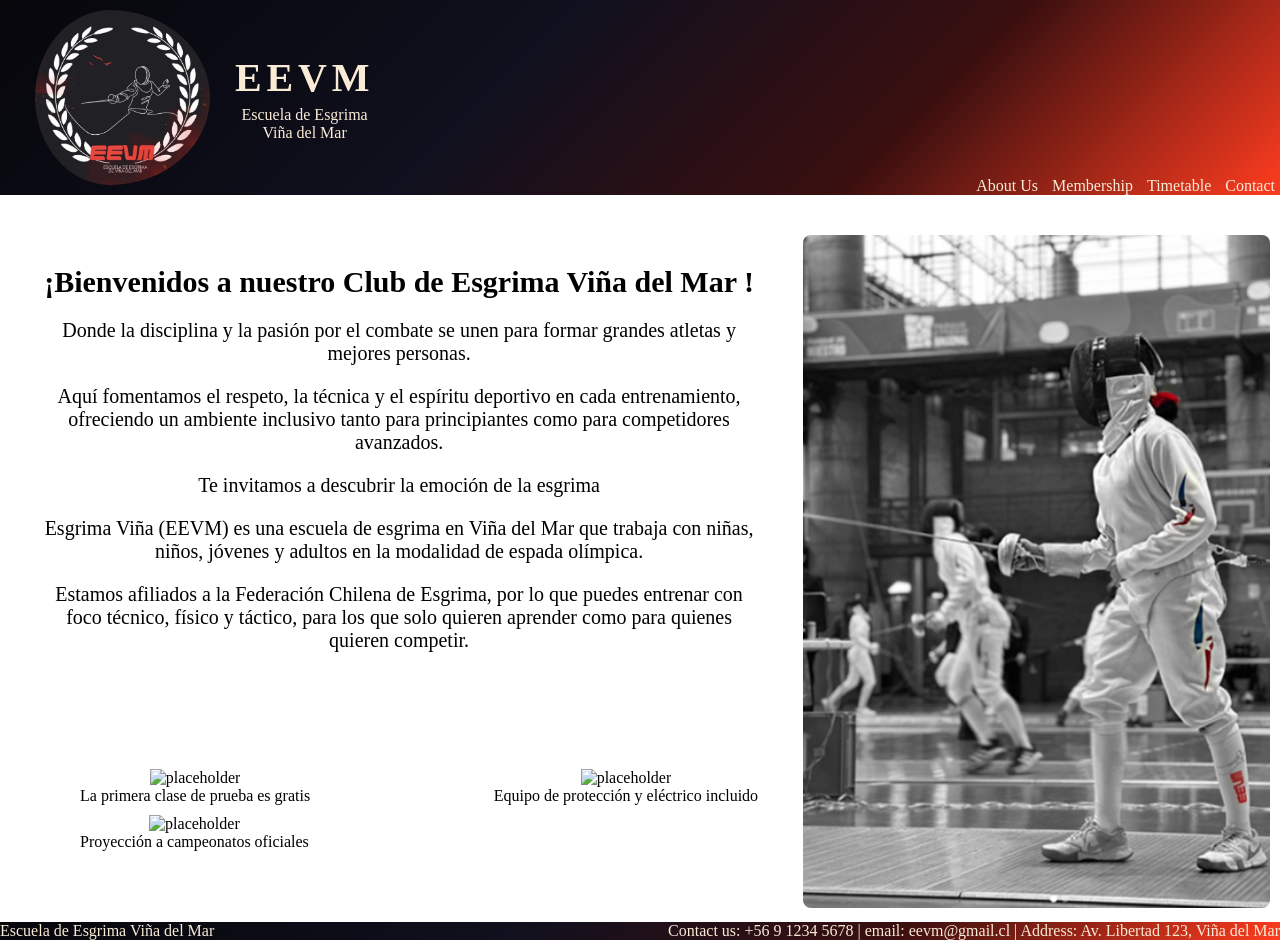
==== index.html @ e23784df "Modify layout main section and add responsive design" ====
<!doctype html>
<html lang="en">
  <head>
    <meta charset="UTF-8" />
    <meta name="viewport" content="width=device-width, initial-scale=1.0" />
    <title>Escuela Esgrima Viña del Mar</title>
    <link href="stylesheets/stylesheet.css" rel="stylesheet" />
  </head>

  <body>
    <header>
      <div>
        <img
          src="images/logo-eevm.jpg"
          id="logo"
          alt="Vina del Mar fencing club logo"
        />
        <div>
          <h1>EEVM</h1>
          <p>Escuela de Esgrima</p>
          <p>Viña del Mar</p>
        </div>
      </div>

      <nav>
        <a href="#">About Us</a>
        <a href="pages/membership.html">Membership</a>
        <a href="pages/timetable.html">Timetable</a>
        <a href="pages/contact.html">Contact</a>
      </nav>
    </header>

    <main>
      <section id="section1">
        <h3>¡Bienvenidos a nuestro Club de Esgrima Viña del Mar !</h3>
        <p>Donde la disciplina y la pasión por el combate se unen para formar
          grandes atletas y mejores personas. </p>
         <p>Aquí fomentamos el respeto, la técnica y el espíritu deportivo en cada
          entrenamiento, ofreciendo un ambiente inclusivo tanto para
          principiantes como para competidores avanzados. </p> 
          <p> Te invitamos a descubrir la emoción de la esgrima </p>
        </p>
        <p>Esgrima Viña (EEVM) es una escuela de esgrima en Viña del Mar que
          trabaja con niñas, niños, jóvenes y adultos en la modalidad de espada
          olímpica. </p>
          <p> Estamos afiliados a la Federación Chilena de Esgrima, por lo
          que puedes entrenar con foco técnico, físico y táctico, para los que solo quieren
          aprender como para quienes quieren competir.</p>
        </p>
      </section>
      <section id="section2"> <ul>
        <li> <img src="https://placehold.co/200" alt="placeholder">La primera clase de prueba es gratis </li>
        <li> <img src="https://placehold.co/200" alt="placeholder">Equipo de protección y eléctrico incluido </li>
        <li> <img src="https://placehold.co/200" alt="placeholder">Proyección a campeonatos oficiales </li>
      </ul></section>

      <sidebar>
        <img src="images/fencing-girl.png" alt="fencer" />
      </sidebar>
    </main>

    <footer> Escuela de Esgrima Viña del Mar 
        <p>Contact us: +56 9 1234 5678 | email: eevm@gmail.cl | Address: Av. Libertad 123, Viña del Mar</p> 
    </footer>

  </body>
</html>
---- stylesheets/stylesheet.css ----
* {
  box-sizing: border-box;
  font-family: Cambria, Cochin, Georgia, Times, "Times New Roman", serif;
  margin: 0;
}

/* Header layout with 3 items in a flex container, in column. 
Shrink in smaller screens until 256px
360px change layout to row*/

header,
footer {
  display: flex;
  justify-content: space-between;
  background: linear-gradient(
    135deg,
    #06060b 0%,
    #10101e 40%,
    #3a0f0f 70%,
    #ff3c1f 100%
  );
  color: antiquewhite;
  flex: 1 1 auto;
  flex-wrap: wrap;

  min-width: 256px;
}

header {
  margin-bottom: 40px;
}

header > div {
  display: flex;
  flex-direction: row;
  align-items: center;
  text-align: center;
  justify-content: center;
  gap: 15px;
}

header div h1 {
  font-size: 40px;
  letter-spacing: 0.3rem;
  font-weight: 600;
  margin-bottom: 5px;
}

header div p {
  margin: 0px;
}

#logo {
  width: 200px;
  border-radius: 50%;
  margin: 10px;
  padding-left: 25px;
}

header nav {
  align-content: end;
}

header nav a {
  gap: 20px;
  margin: 5px;
  text-decoration: none;
  cursor: pointer;
  color: antiquewhite;
}

header nav a:hover {
  color: red;
}

header nav a:active {
  color: rgb(157, 37, 37);
}

/* Section for main information with a sidebar photo */

main {
  margin: 10px;
  display: grid;
  grid-template-columns: 2.5fr 1.5fr;
  grid-template-areas:
    "a b"
    "c b";
  gap: 15px;
}

main section {
  padding: 30px;
  text-align: center;
}

#section1 {
  grid-area: a;
}

#section1 h3 {
  font-size: 30px;
  margin-bottom: 20px;
}

#section1 p {
  font-size: 20px;
  margin-bottom: 20px;
}

#section2 {
  grid-area: c;
}

#section2 ul {
  display: flex;
  flex-wrap: wrap;
  justify-content: space-between;
}

#section2 li {
  margin-bottom: 10px;
  text-decoration: none;
  list-style: none;
  display: flex;
  flex-direction: column;
  align-items: center;
}

main sidebar {
  grid-area: b;
}

main sidebar img {
  /*img contained inside container*/
  height: auto;
  object-fit: cover;
  border-radius: 0.5rem;
  width: 100%;
  height: auto;
}

@media (max-width: 379px) {
  header {
    justify-content: center;
  }
  header > div {
    flex-direction: column;
  }

  header nav {
    margin-top: 10px;
  }
}

@media (max-width: 968px) {
  main {
    grid-template-columns: 1fr;
    grid-template-areas:
      "a"
      "b"
      "c";
  }
}

@media (max-width: 890px) {
  #section2 ul {
    flex-direction: column;
    align-items: center;
  }
}
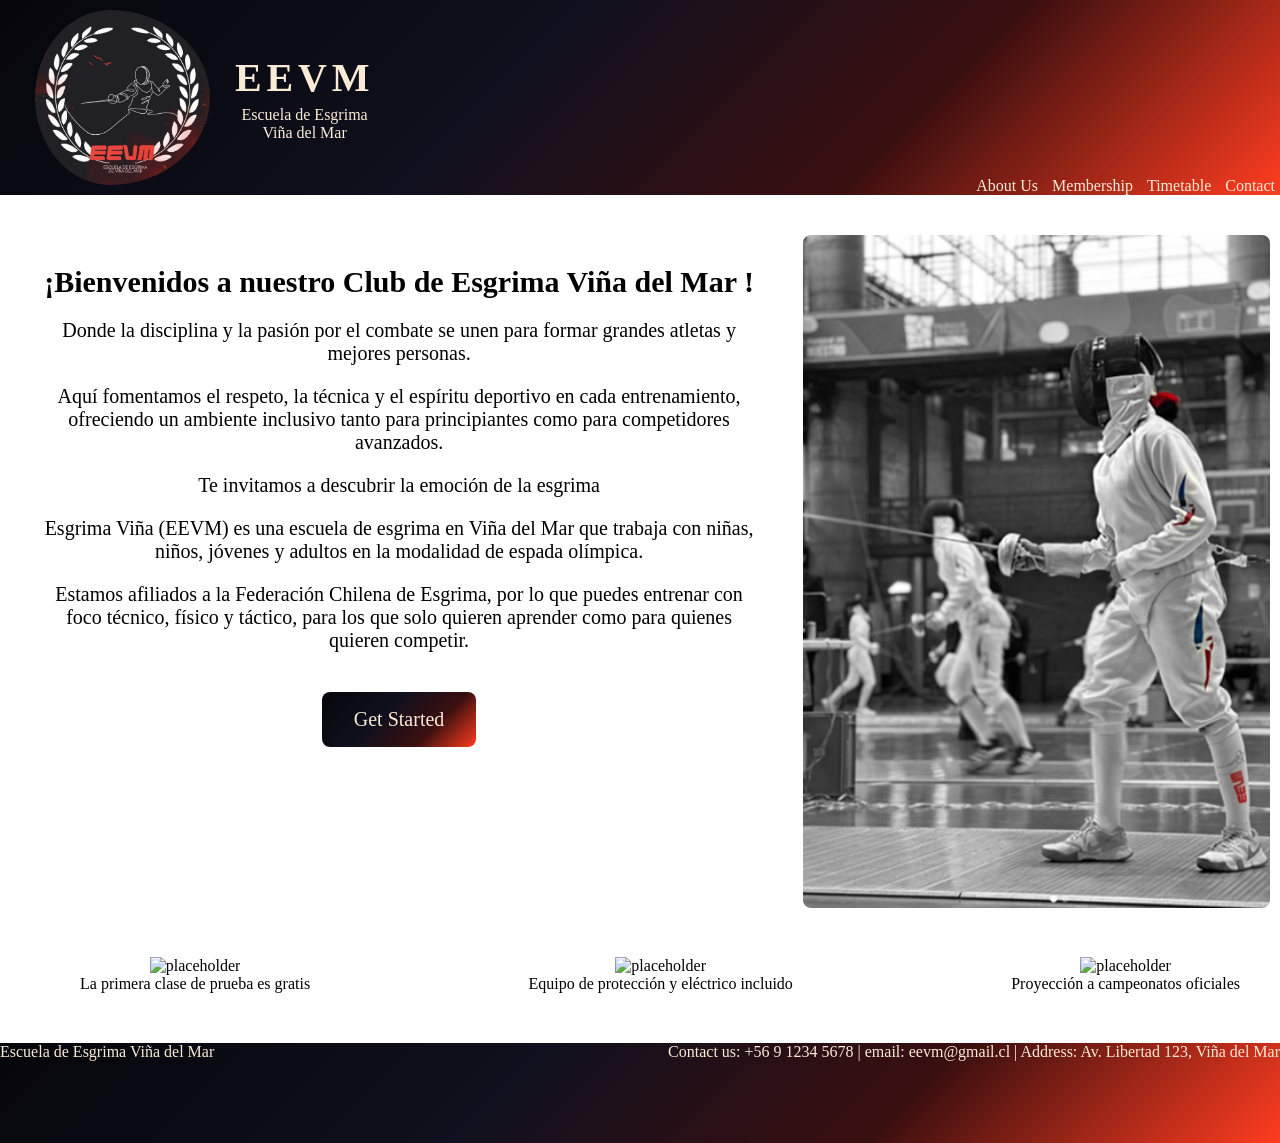
==== commit 64a1a315: "add link button in main page to link to contact form" ====
--- a/index.html
+++ b/index.html
@@ -47,6 +47,9 @@
           que puedes entrenar con foco técnico, físico y táctico, para los que solo quieren
           aprender como para quienes quieren competir.</p>
         </p>
+        <a href="pages/contact.html">
+          <button type="button" id="Get-started-btn">Get Started</button>
+        </a>
       </section>
       <section id="section2"> <ul>
         <li> <img src="https://placehold.co/200" alt="placeholder">La primera clase de prueba es gratis </li>
--- a/stylesheets/stylesheet.css
+++ b/stylesheets/stylesheet.css
@@ -85,7 +85,7 @@
   grid-template-columns: 2.5fr 1.5fr;
   grid-template-areas:
     "a b"
-    "c b";
+    "c c";
   gap: 15px;
 }
 
@@ -106,6 +106,23 @@
 #section1 p {
   font-size: 20px;
   margin-bottom: 20px;
+}
+
+#Get-started-btn {
+  padding: 1rem 2rem;
+  background: linear-gradient(
+    135deg,
+    #06060b 0%,
+    #10101e 40%,
+    #3a0f0f 70%,
+    #ff3c1f 100%
+  );
+  color: antiquewhite;
+  border: none;
+  cursor: pointer;
+  border-radius: 0.5rem;
+  margin-top: 20px;
+  font-size: 20px;
 }
 
 #section2 {
@@ -140,6 +157,10 @@
   height: auto;
 }
 
+footer {
+  height: 100px;
+}
+
 @media (max-width: 379px) {
   header {
     justify-content: center;
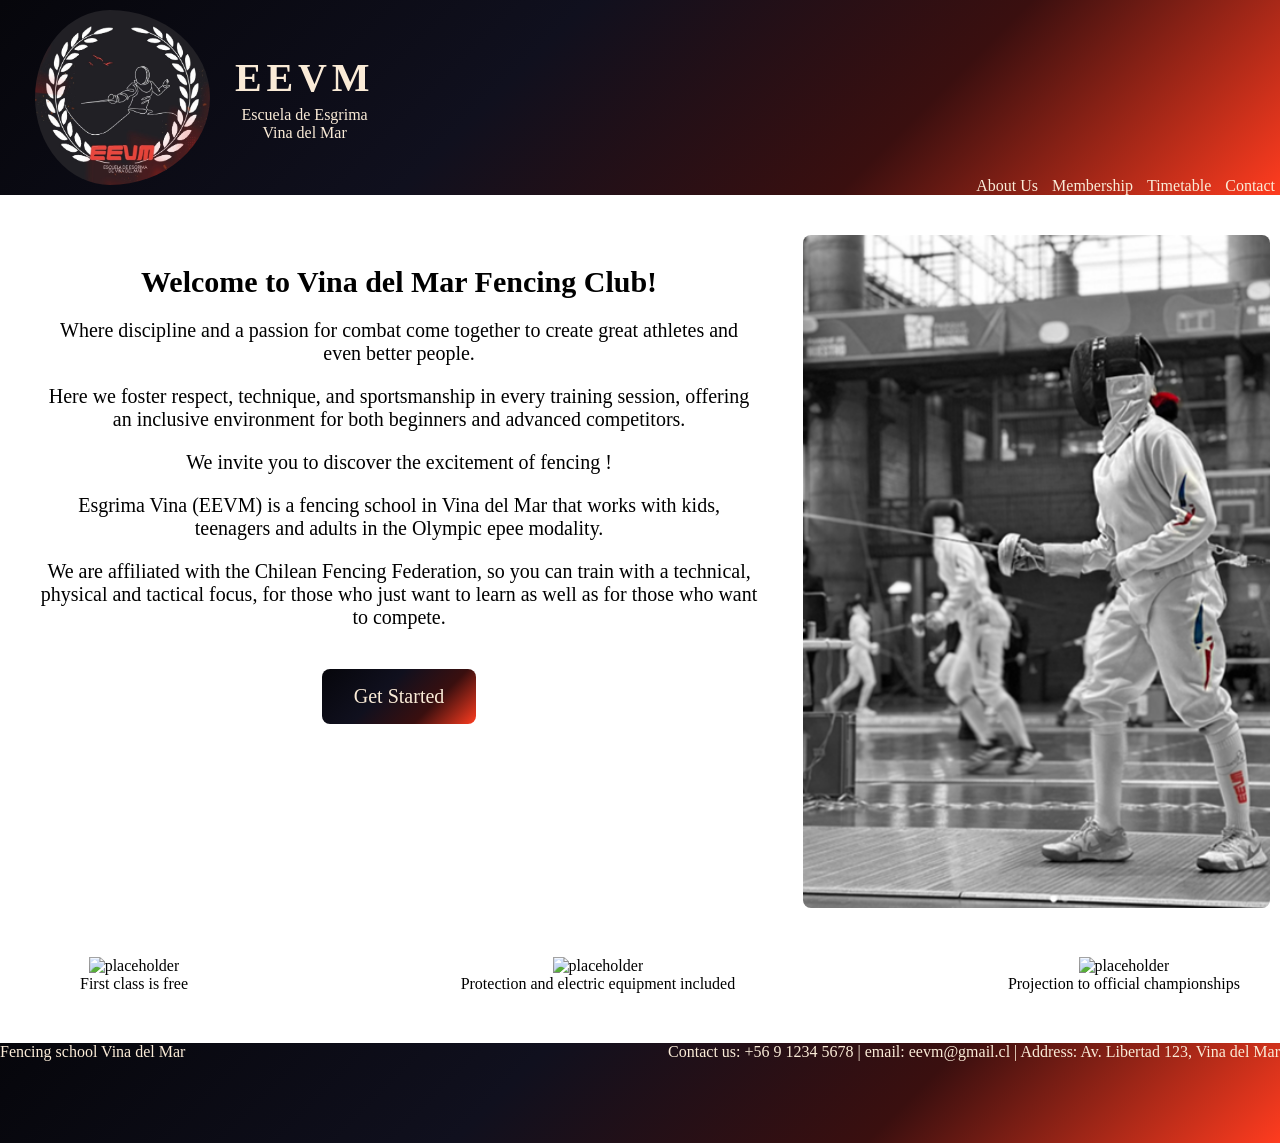
==== commit 6b9aa20a: "Fixed language and grammar" ====
--- a/index.html
+++ b/index.html
@@ -3,11 +3,13 @@
   <head>
     <meta charset="UTF-8" />
     <meta name="viewport" content="width=device-width, initial-scale=1.0" />
-    <title>Escuela Esgrima Viña del Mar</title>
+    <title>Escuela Esgrima Vina del Mar</title>
     <link href="stylesheets/stylesheet.css" rel="stylesheet" />
   </head>
 
   <body>
+
+<!-- Header and navigation -->
     <header>
       <div>
         <img
@@ -18,7 +20,7 @@
         <div>
           <h1>EEVM</h1>
           <p>Escuela de Esgrima</p>
-          <p>Viña del Mar</p>
+          <p>Vina del Mar</p>
         </div>
       </div>
 
@@ -30,40 +32,40 @@
       </nav>
     </header>
 
+<!-- Main content with the welcome message and information about the club -->
     <main>
       <section id="section1">
-        <h3>¡Bienvenidos a nuestro Club de Esgrima Viña del Mar !</h3>
-        <p>Donde la disciplina y la pasión por el combate se unen para formar
-          grandes atletas y mejores personas. </p>
-         <p>Aquí fomentamos el respeto, la técnica y el espíritu deportivo en cada
-          entrenamiento, ofreciendo un ambiente inclusivo tanto para
-          principiantes como para competidores avanzados. </p> 
-          <p> Te invitamos a descubrir la emoción de la esgrima </p>
+        <h3>Welcome to Vina del Mar Fencing Club!</h3>
+        <p> Where discipline and a passion for combat come together to create
+great athletes and even better people. </p>
+         <p> Here we foster respect, technique, and sportsmanship in every
+training session, offering an inclusive environment for both
+beginners and advanced competitors.</p> 
+          <p> We invite you to discover the excitement of fencing ! </p>
         </p>
-        <p>Esgrima Viña (EEVM) es una escuela de esgrima en Viña del Mar que
-          trabaja con niñas, niños, jóvenes y adultos en la modalidad de espada
-          olímpica. </p>
-          <p> Estamos afiliados a la Federación Chilena de Esgrima, por lo
-          que puedes entrenar con foco técnico, físico y táctico, para los que solo quieren
-          aprender como para quienes quieren competir.</p>
+        <p>Esgrima Vina (EEVM) is a fencing school in Vina del Mar that works with kids, teenagers and adults in the Olympic epee modality. </p>
+         </p>
+          <p> We are affiliated with the Chilean Fencing Federation, so you can train with a technical, physical and tactical focus, for those who just want to learn as well as for those who want to compete. </p>
         </p>
         <a href="pages/contact.html">
           <button type="button" id="Get-started-btn">Get Started</button>
         </a>
       </section>
       <section id="section2"> <ul>
-        <li> <img src="https://placehold.co/200" alt="placeholder">La primera clase de prueba es gratis </li>
-        <li> <img src="https://placehold.co/200" alt="placeholder">Equipo de protección y eléctrico incluido </li>
-        <li> <img src="https://placehold.co/200" alt="placeholder">Proyección a campeonatos oficiales </li>
+              <li> <img src="https://placehold.co/200" alt="placeholder"> First class is free </li>
+              <li> <img src="https://placehold.co/200" alt="placeholder"> Protection and electric equipment included </li>
+        <li> <img src="https://placehold.co/200" alt="placeholder"> Projection to official championships </li>
       </ul></section>
 
+<!-- Side bar for fencing photo -->
       <sidebar>
         <img src="images/fencing-girl.png" alt="fencer" />
       </sidebar>
     </main>
 
-    <footer> Escuela de Esgrima Viña del Mar 
-        <p>Contact us: +56 9 1234 5678 | email: eevm@gmail.cl | Address: Av. Libertad 123, Viña del Mar</p> 
+<!-- Footer with contact information -->
+    <footer> Fencing school Vina del Mar 
+        <p>Contact us: +56 9 1234 5678 | email: eevm@gmail.cl | Address: Av. Libertad 123, Vina del Mar</p> 
     </footer>
 
   </body>
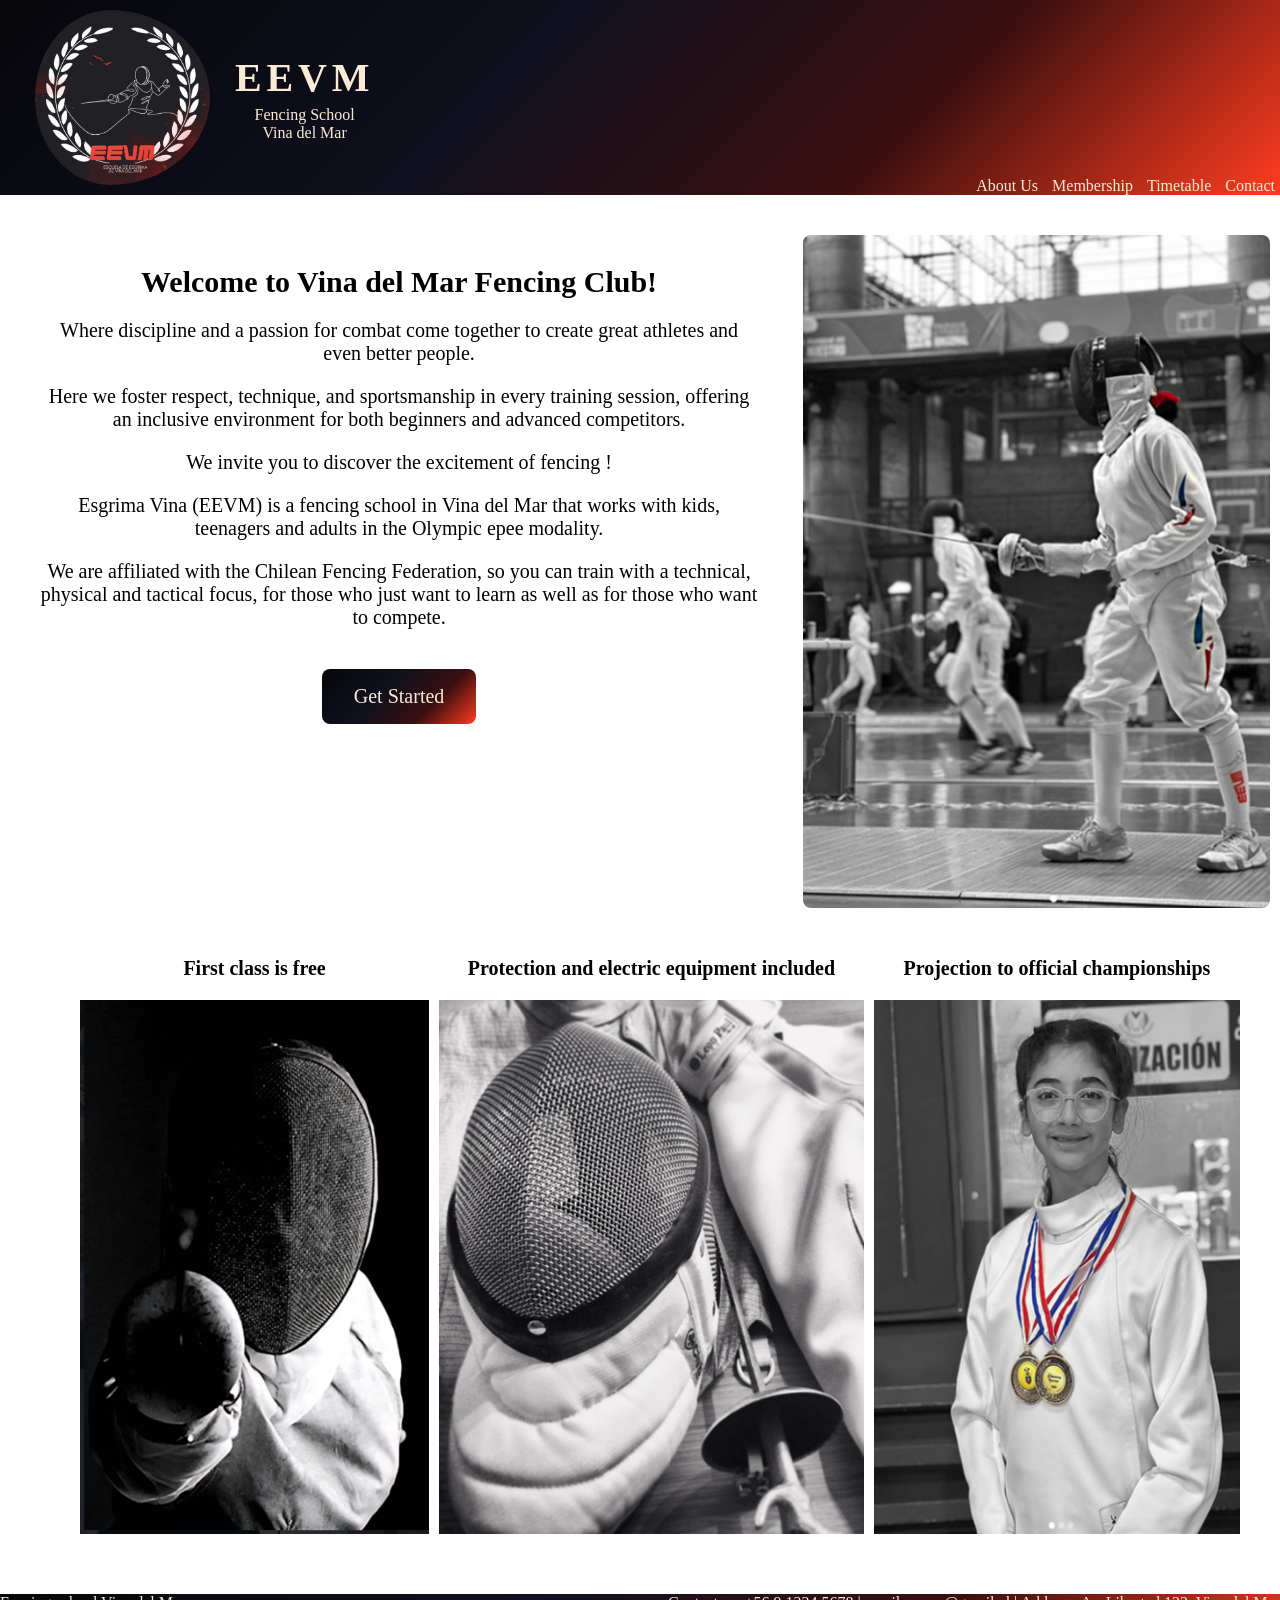
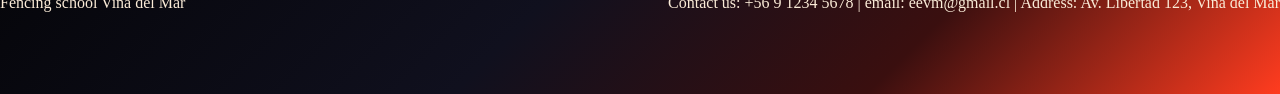
==== commit 05453c77: "Change placeholders for img and fix layout" ====
--- a/index.html
+++ b/index.html
@@ -3,7 +3,7 @@
   <head>
     <meta charset="UTF-8" />
     <meta name="viewport" content="width=device-width, initial-scale=1.0" />
-    <title>Escuela Esgrima Vina del Mar</title>
+    <title>Fencing School Vina del Mar</title>
     <link href="stylesheets/stylesheet.css" rel="stylesheet" />
   </head>
 
@@ -19,7 +19,7 @@
         />
         <div>
           <h1>EEVM</h1>
-          <p>Escuela de Esgrima</p>
+          <p>Fencing School</p>
           <p>Vina del Mar</p>
         </div>
       </div>
@@ -52,9 +52,9 @@
         </a>
       </section>
       <section id="section2"> <ul>
-              <li> <img src="https://placehold.co/200" alt="placeholder"> First class is free </li>
-              <li> <img src="https://placehold.co/200" alt="placeholder"> Protection and electric equipment included </li>
-        <li> <img src="https://placehold.co/200" alt="placeholder"> Projection to official championships </li>
+              <li>First class is free <img src="images/fencer point.png" alt="fencer pointing front">  </li>
+              <li>Protection and electric equipment included  <img src="images/fencing-equipment.png" alt="fencing equipment"> </li>
+        <li> Projection to official championships<img src="images/girl-medals.png" alt="girl with medals">  </li>
       </ul></section>
 
 <!-- Side bar for fencing photo -->
--- a/stylesheets/stylesheet.css
+++ b/stylesheets/stylesheet.css
@@ -131,17 +131,26 @@
 
 #section2 ul {
   display: flex;
-  flex-wrap: wrap;
   justify-content: space-between;
+  gap: 10px;
 }
 
 #section2 li {
+  font-size: 20px;
+  font-weight: 700;
   margin-bottom: 10px;
   text-decoration: none;
   list-style: none;
   display: flex;
   flex-direction: column;
   align-items: center;
+}
+
+#section2 li img {
+  max-width: 100%;
+  height: 534px;
+  margin-bottom: 10px;
+  margin-top: 20px;
 }
 
 main sidebar {
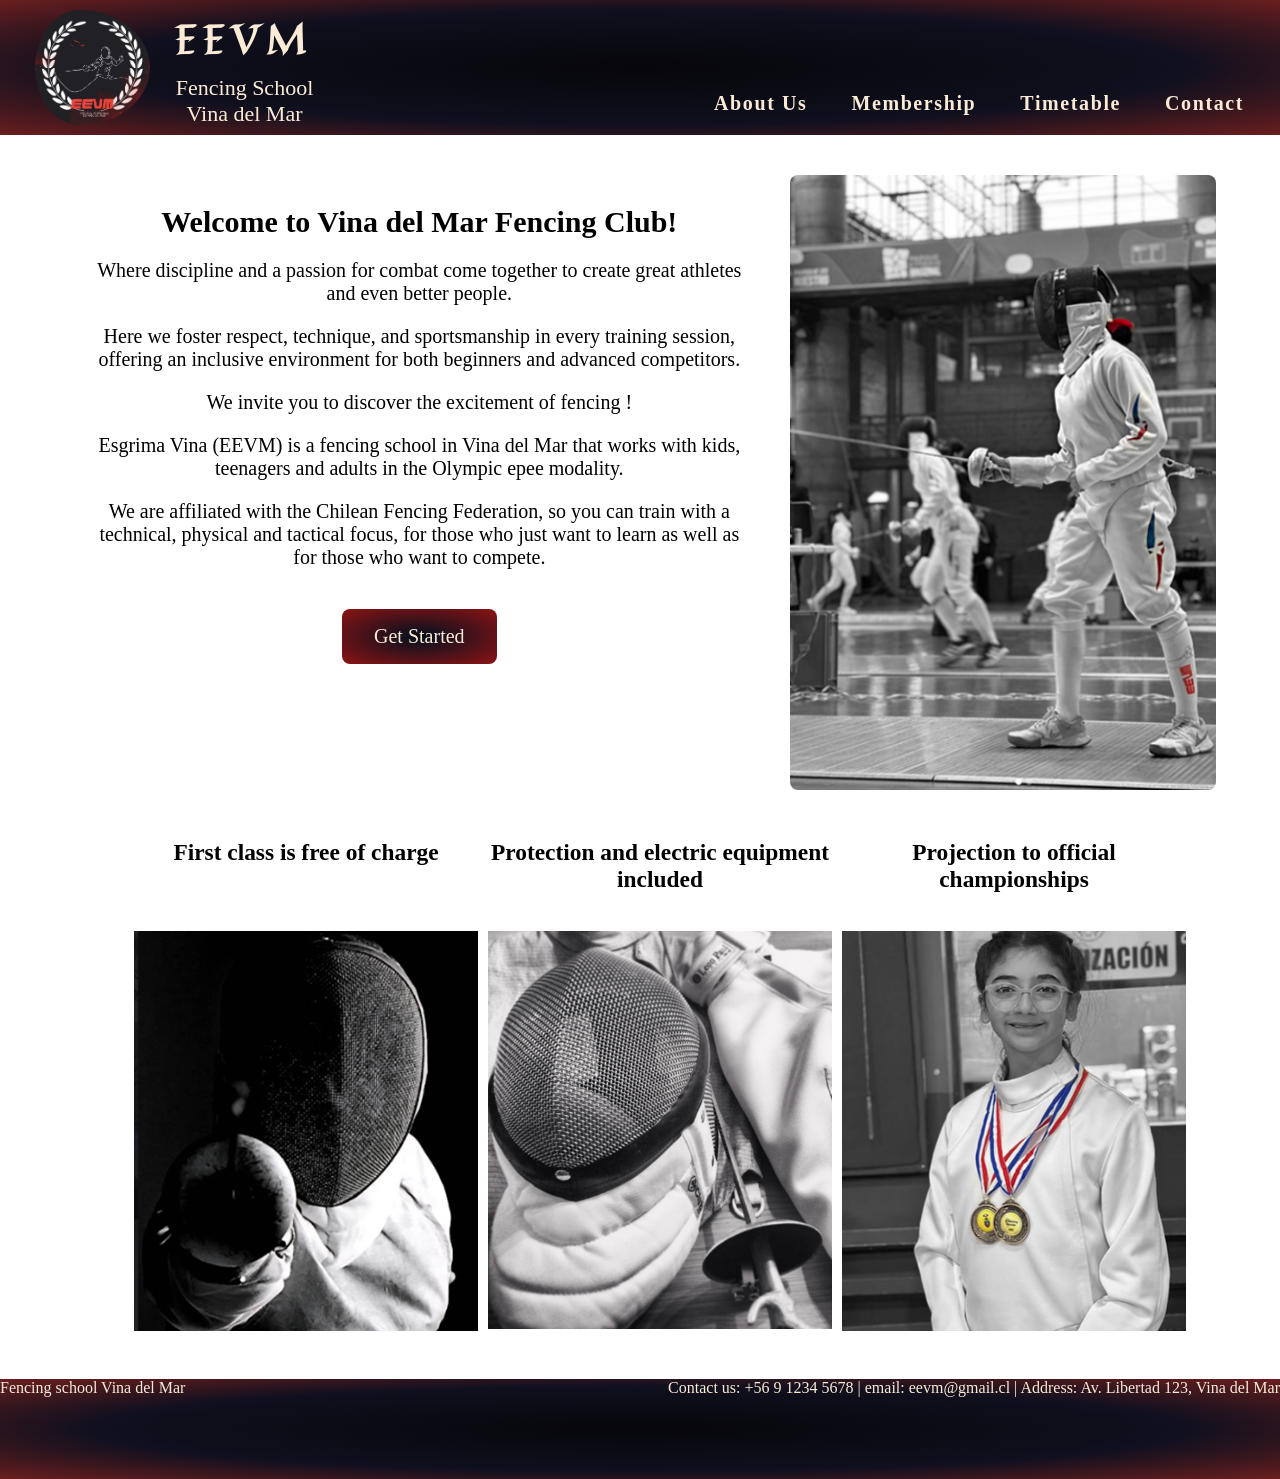
==== commit e651353f: "change color heading and footer and font size to be more readable. Fix first page images to have sam" ====
--- a/index.html
+++ b/index.html
@@ -5,6 +5,9 @@
     <meta name="viewport" content="width=device-width, initial-scale=1.0" />
     <title>Fencing School Vina del Mar</title>
     <link href="stylesheets/stylesheet.css" rel="stylesheet" />
+    <link rel="preconnect" href="https://fonts.googleapis.com">
+<link rel="preconnect" href="https://fonts.gstatic.com" crossorigin>
+<link href="https://fonts.googleapis.com/css2?family=Quintessential&display=swap" rel="stylesheet">
   </head>
 
   <body>
@@ -52,9 +55,9 @@
         </a>
       </section>
       <section id="section2"> <ul>
-              <li>First class is free <img src="images/fencer point.png" alt="fencer pointing front">  </li>
-              <li>Protection and electric equipment included  <img src="images/fencing-equipment.png" alt="fencing equipment"> </li>
-        <li> Projection to official championships<img src="images/girl-medals.png" alt="girl with medals">  </li>
+              <li> <h3>First class is free of charge </h3> <img src="images/fencer point.png" alt="fencer pointing front">  
+              <li><h3>Protection and electric equipment included</h3> <img src="images/fencing-equipment.png" alt="fencing equipment"> </li>
+        <li> <h3>Projection to official championships</h3> <img src="images/girl-medals.png" alt="girl with medals">  </li>
       </ul></section>
 
 <!-- Side bar for fencing photo -->
--- a/stylesheets/stylesheet.css
+++ b/stylesheets/stylesheet.css
@@ -12,17 +12,15 @@
 footer {
   display: flex;
   justify-content: space-between;
-  background: linear-gradient(
-    135deg,
+  background: radial-gradient(
     #06060b 0%,
-    #10101e 40%,
-    #3a0f0f 70%,
-    #ff3c1f 100%
+    #10101e 60%,
+    #6a1e1e 100%,
+    #8c1414 100%
   );
   color: antiquewhite;
   flex: 1 1 auto;
   flex-wrap: wrap;
-
   min-width: 256px;
 }
 
@@ -41,17 +39,19 @@
 
 header div h1 {
   font-size: 40px;
-  letter-spacing: 0.3rem;
+  letter-spacing: 0.5rem;
   font-weight: 600;
   margin-bottom: 5px;
+  font-family: "quintessential", cursive;
 }
 
 header div p {
   margin: 0px;
+  font-size: 22px;
 }
 
 #logo {
-  width: 200px;
+  height: 115px;
   border-radius: 50%;
   margin: 10px;
   padding-left: 25px;
@@ -59,28 +59,36 @@
 
 header nav {
   align-content: end;
+  padding-right: 1rem;
+  margin-bottom: 20px;
 }
 
 header nav a {
-  gap: 20px;
-  margin: 5px;
+  margin: 10px;
+  padding: 10px;
   text-decoration: none;
   cursor: pointer;
   color: antiquewhite;
+  font-size: 20px;
+  font-weight: 550;
+  letter-spacing: 0.1rem;
 }
 
 header nav a:hover {
   color: red;
+  font-size: 22px;
 }
 
 header nav a:active {
   color: rgb(157, 37, 37);
+  text-decoration: underline;
 }
 
 /* Section for main information with a sidebar photo */
 
 main {
-  margin: 10px;
+  max-width: 90%;
+  margin: auto;
   display: grid;
   grid-template-columns: 2.5fr 1.5fr;
   grid-template-areas:
@@ -110,13 +118,7 @@
 
 #Get-started-btn {
   padding: 1rem 2rem;
-  background: linear-gradient(
-    135deg,
-    #06060b 0%,
-    #10101e 40%,
-    #3a0f0f 70%,
-    #ff3c1f 100%
-  );
+  background: radial-gradient(#06060b 0%, #10101e 10%, #8c1414 100%);
   color: antiquewhite;
   border: none;
   cursor: pointer;
@@ -132,23 +134,33 @@
 #section2 ul {
   display: flex;
   justify-content: space-between;
+  align-items: stretch;
   gap: 10px;
 }
 
 #section2 li {
+  display: flex;
+  flex: 1;
   font-size: 20px;
   font-weight: 700;
   margin-bottom: 10px;
   text-decoration: none;
   list-style: none;
-  display: flex;
   flex-direction: column;
   align-items: center;
+  max-height: 500px;
+  max-width: 100%;
+}
+
+#section2 li h3 {
+  min-height: 72px;
 }
 
 #section2 li img {
-  max-width: 100%;
-  height: 534px;
+  width: 100%;
+  height: 400px;
+  align-items: center;
+  object-fit: cover;
   margin-bottom: 10px;
   margin-top: 20px;
 }
@@ -198,4 +210,14 @@
     flex-direction: column;
     align-items: center;
   }
-}
+  #section2 li img {
+    width: 400px;
+    height: 400px;
+    align-items: center;
+    object-fit: cover;
+    margin-bottom: 10px;
+  }
+  #section2 li h3 {
+    min-height: 36px;
+  }
+}
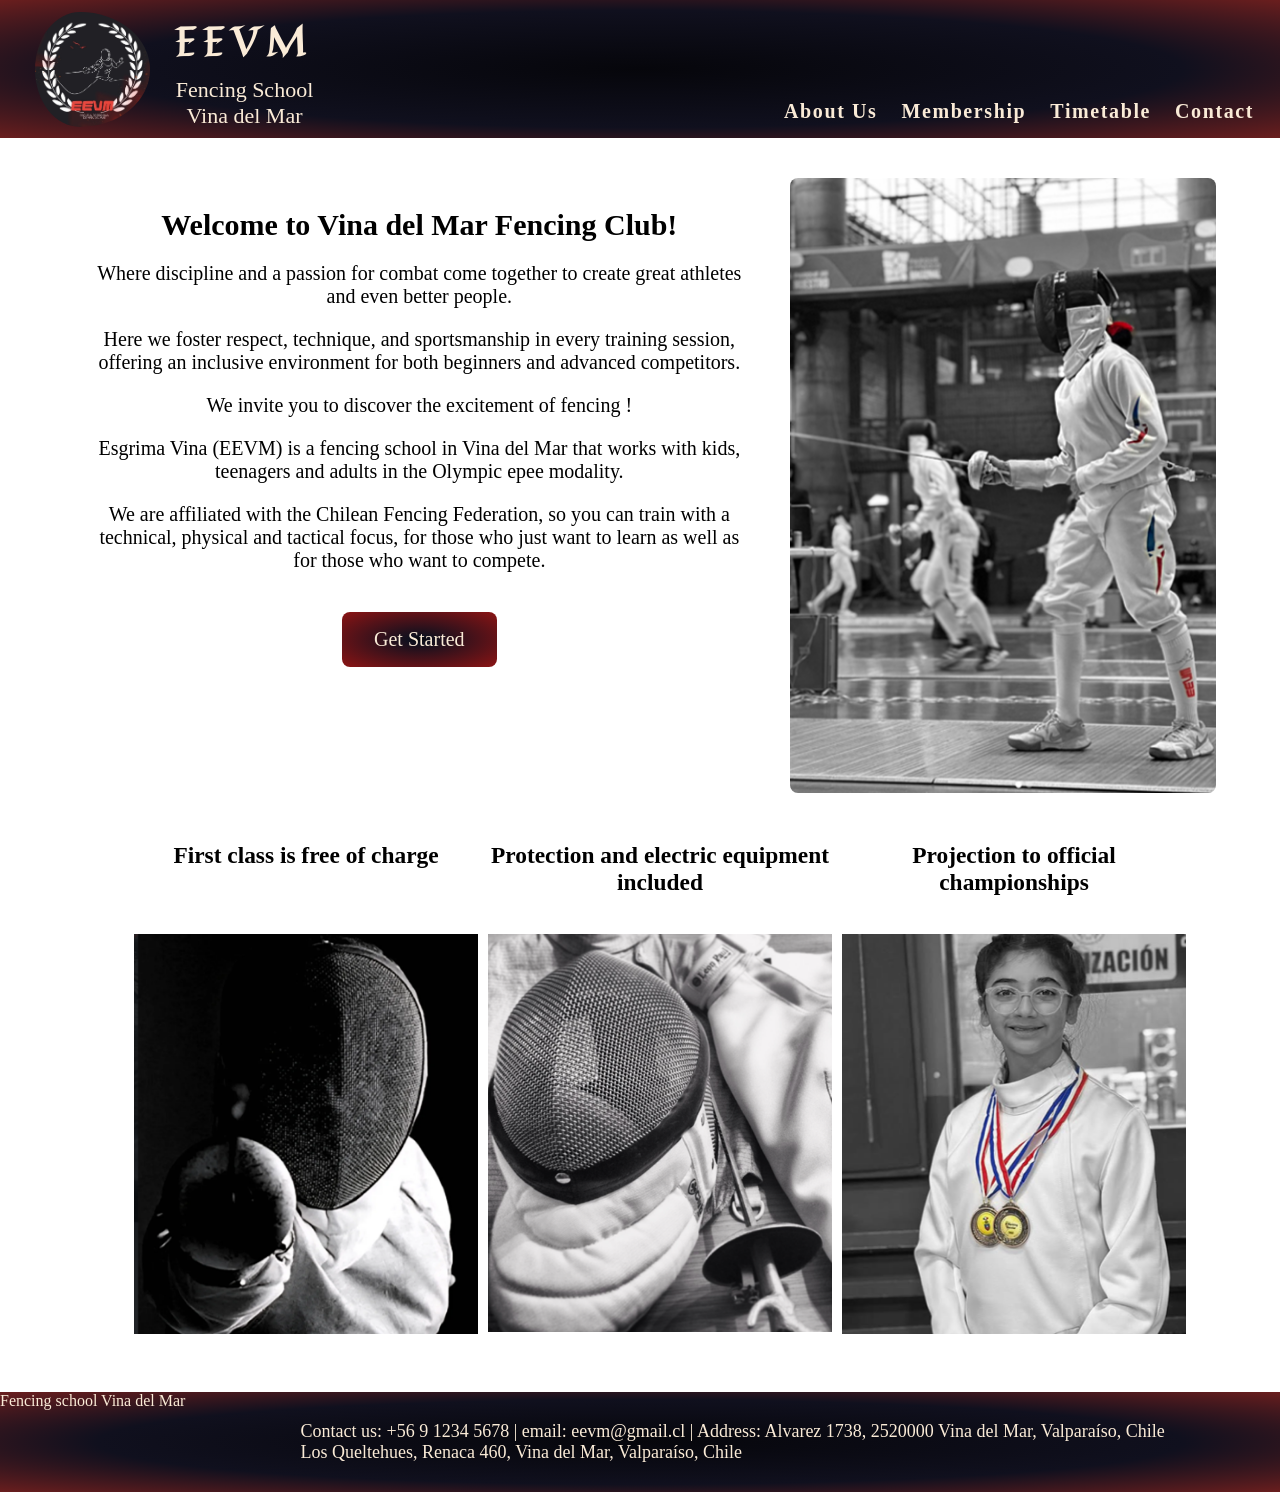
==== commit e8faa62c: "Responsive fix index.html with media queries for tablet and small phones" ====
--- a/index.html
+++ b/index.html
@@ -68,7 +68,7 @@
 
 <!-- Footer with contact information -->
     <footer> Fencing school Vina del Mar 
-        <p>Contact us: +56 9 1234 5678 | email: eevm@gmail.cl | Address: Av. Libertad 123, Vina del Mar</p> 
+        <p>Contact us: +56 9 1234 5678 | email: eevm@gmail.cl | Address: Alvarez 1738, 2520000 Vina del Mar, Valparaíso, Chile <br> Los Queltehues, Renaca 460, Vina del Mar, Valparaíso, Chile</p> 
     </footer>
 
   </body>
--- a/stylesheets/stylesheet.css
+++ b/stylesheets/stylesheet.css
@@ -21,7 +21,6 @@
   color: antiquewhite;
   flex: 1 1 auto;
   flex-wrap: wrap;
-  min-width: 256px;
 }
 
 header {
@@ -58,13 +57,12 @@
 }
 
 header nav {
-  align-content: end;
   padding-right: 1rem;
-  margin-bottom: 20px;
+  margin-bottom: 15px;
+  margin-top: 100px;
 }
 
 header nav a {
-  margin: 10px;
   padding: 10px;
   text-decoration: none;
   cursor: pointer;
@@ -180,22 +178,17 @@
 
 footer {
   height: 100px;
-}
-
-@media (max-width: 379px) {
-  header {
-    justify-content: center;
-  }
-  header > div {
-    flex-direction: column;
-  }
-
-  header nav {
-    margin-top: 10px;
-  }
-}
-
-@media (max-width: 968px) {
+  display: flex;
+  justify-content: center;
+  margin-top: 10px;
+}
+
+footer p {
+  font-size: 18px;
+  margin: auto;
+}
+
+@media (max-width: 769px) {
   main {
     grid-template-columns: 1fr;
     grid-template-areas:
@@ -203,21 +196,68 @@
       "b"
       "c";
   }
-}
-
-@media (max-width: 890px) {
+
+  header nav {
+    margin-left: auto;
+    margin-top: 10px;
+  }
+
   #section2 ul {
     flex-direction: column;
     align-items: center;
   }
+
   #section2 li img {
-    width: 400px;
-    height: 400px;
-    align-items: center;
+    width: 100%;
+    max-width: 400px;
+    height: auto;
     object-fit: cover;
     margin-bottom: 10px;
   }
+  #section2 li {
+    gap: 10px;
+    overflow: hidden;
+  }
   #section2 li h3 {
-    min-height: 36px;
-  }
-}
+    min-height: auto;
+    margin-bottom: 10px;
+  }
+}
+
+@media (max-width: 426px) {
+  body {
+    min-width: 100%;
+  }
+  header {
+    justify-content: center;
+    flex-direction: column;
+  }
+  header > div {
+    flex-direction: row;
+    justify-content: center;
+  }
+
+  header nav {
+    margin-top: 10px;
+    display: flex;
+    align-items: center;
+    flex-direction: column;
+    margin: auto;
+  }
+
+  header nav a {
+    display: block;
+    width: 100%;
+    text-align: center;
+  }
+
+  #section2 ul {
+    flex-direction: column;
+    align-items: center;
+  }
+
+  #section2 li img {
+    width: 100%;
+    max-width: 400px;
+  }
+}
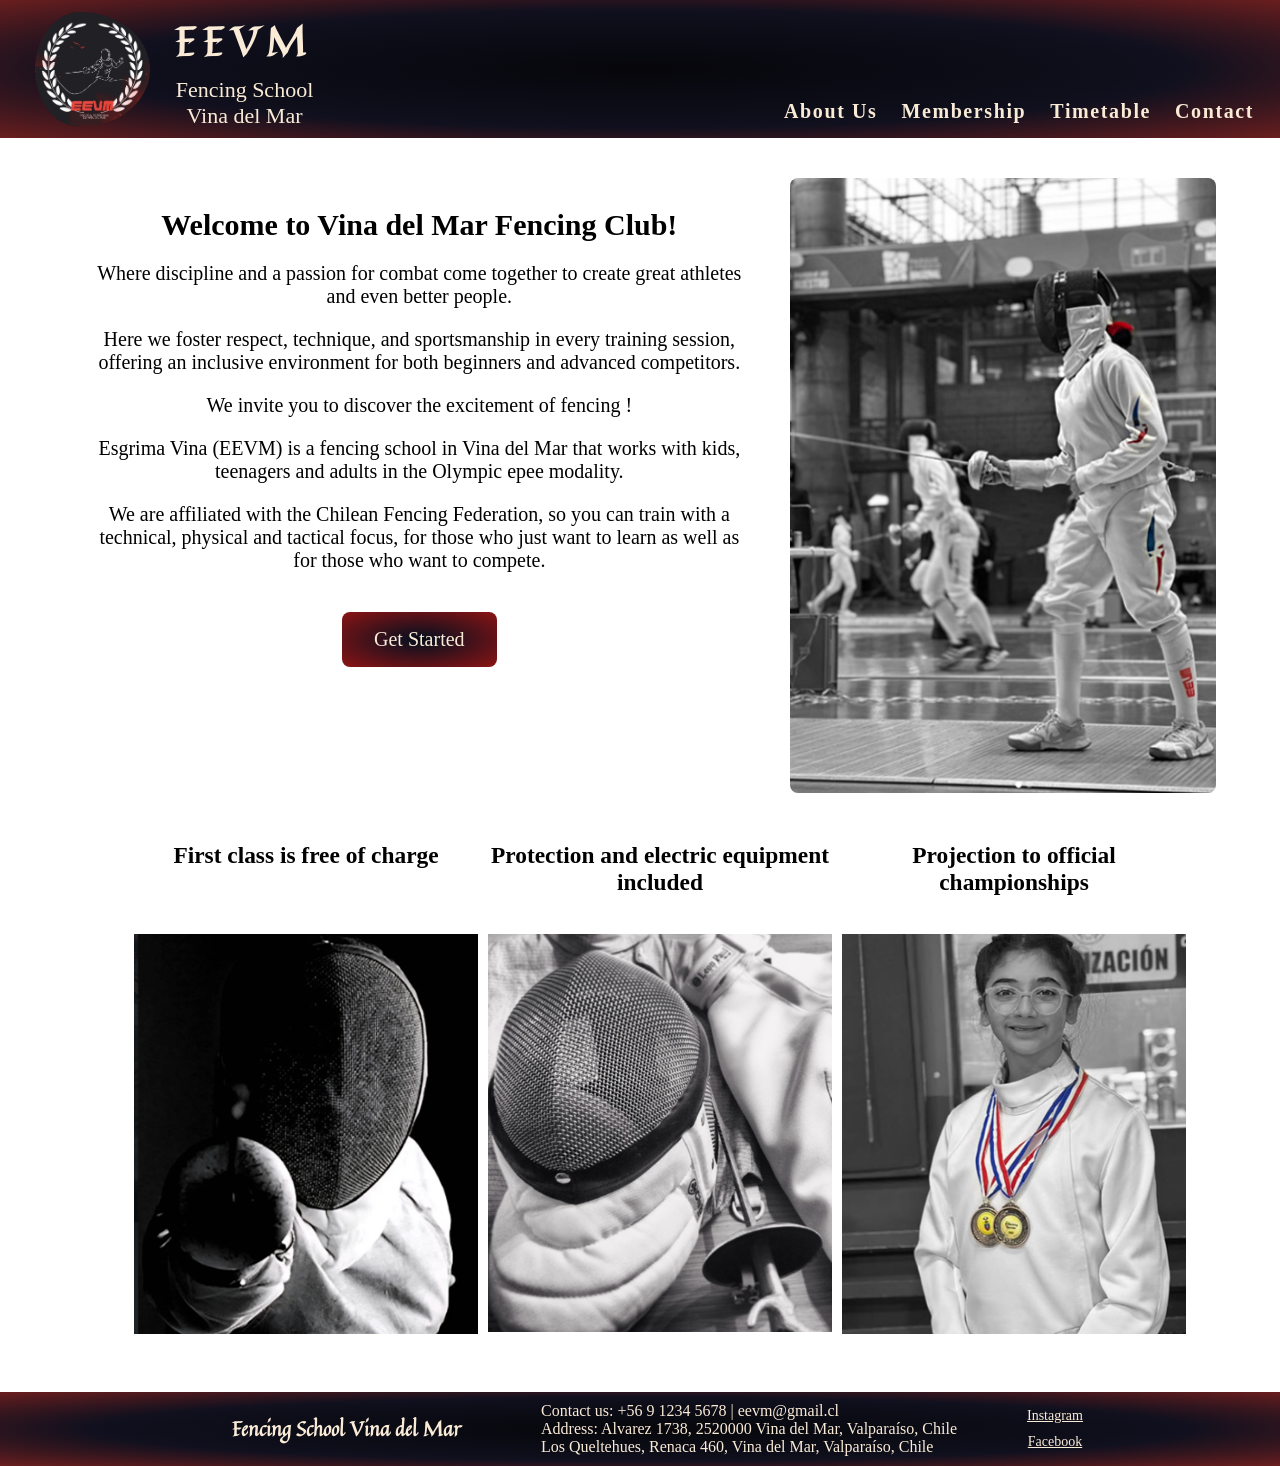
==== commit 22d4871f: "Modufy layout, bigger font and responsive design of footer" ====
--- a/index.html
+++ b/index.html
@@ -67,9 +67,13 @@
     </main>
 
 <!-- Footer with contact information -->
-    <footer> Fencing school Vina del Mar 
-        <p>Contact us: +56 9 1234 5678 | email: eevm@gmail.cl | Address: Alvarez 1738, 2520000 Vina del Mar, Valparaíso, Chile <br> Los Queltehues, Renaca 460, Vina del Mar, Valparaíso, Chile</p> 
-    </footer>
+    <footer> <h3>Fencing School Vina del Mar </h3> 
+      <section><div id="contact-footer"> <p>Contact us: +56 9 1234 5678 | eevm@gmail.cl</p> 
+      <p>Address: Alvarez 1738, 2520000 Vina del Mar, Valparaíso, Chile <br> Los Queltehues, Renaca 460, Vina del Mar, Valparaíso, Chile</p></div>
+    <div id="social-media"><a href="https://www.instagram.com/esgrima_vina/" target="_blank">  Instagram </a> 
+      <a href="#" target="_blank"> Facebook </a></div> </section>
+        
+  </footer>
 
   </body>
 </html>
--- a/stylesheets/stylesheet.css
+++ b/stylesheets/stylesheet.css
@@ -177,15 +177,57 @@
 }
 
 footer {
-  height: 100px;
-  display: flex;
+  display: flex;
+  flex-direction: row;
+  align-items: center;
   justify-content: center;
+  gap: 40px;
   margin-top: 10px;
+  padding: 10px;
+}
+
+footer section {
+  display: flex;
+  flex-direction: row;
+  gap: 40px;
+  object-fit: contain;
+}
+
+footer h3 {
+  font-size: 20px;
+  font-family: "quintessential", cursive;
+  display: inline-block;
+  width: fit-content;
+  align-self: center;
+  margin: 0 40px;
 }
 
 footer p {
-  font-size: 18px;
+  font-size: 16px;
+}
+
+#contact-footer {
   margin: auto;
+  flex-direction: column;
+}
+
+#social-media {
+  display: flex;
+  flex-direction: column;
+  text-align: center;
+  justify-content: center;
+  margin-left: 25px;
+}
+
+#social-media a {
+  color: antiquewhite;
+  font-size: 14px;
+  margin: 5px;
+}
+
+#social-media a:hover {
+  color: red;
+  font-size: 16px;
 }
 
 @media (max-width: 769px) {
@@ -222,6 +264,10 @@
     min-height: auto;
     margin-bottom: 10px;
   }
+  footer {
+    padding: 15px;
+    font-size: 14px;
+  }
 }
 
 @media (max-width: 426px) {
@@ -260,4 +306,20 @@
     width: 100%;
     max-width: 400px;
   }
-}
+  footer h3 {
+    text-align: center;
+  }
+
+  footer section {
+    flex-direction: column;
+    align-items: center;
+    justify-content: center;
+    text-align: center;
+  }
+
+  #social-media {
+    flex-direction: row;
+    justify-content: center;
+    margin-left: 0;
+  }
+}
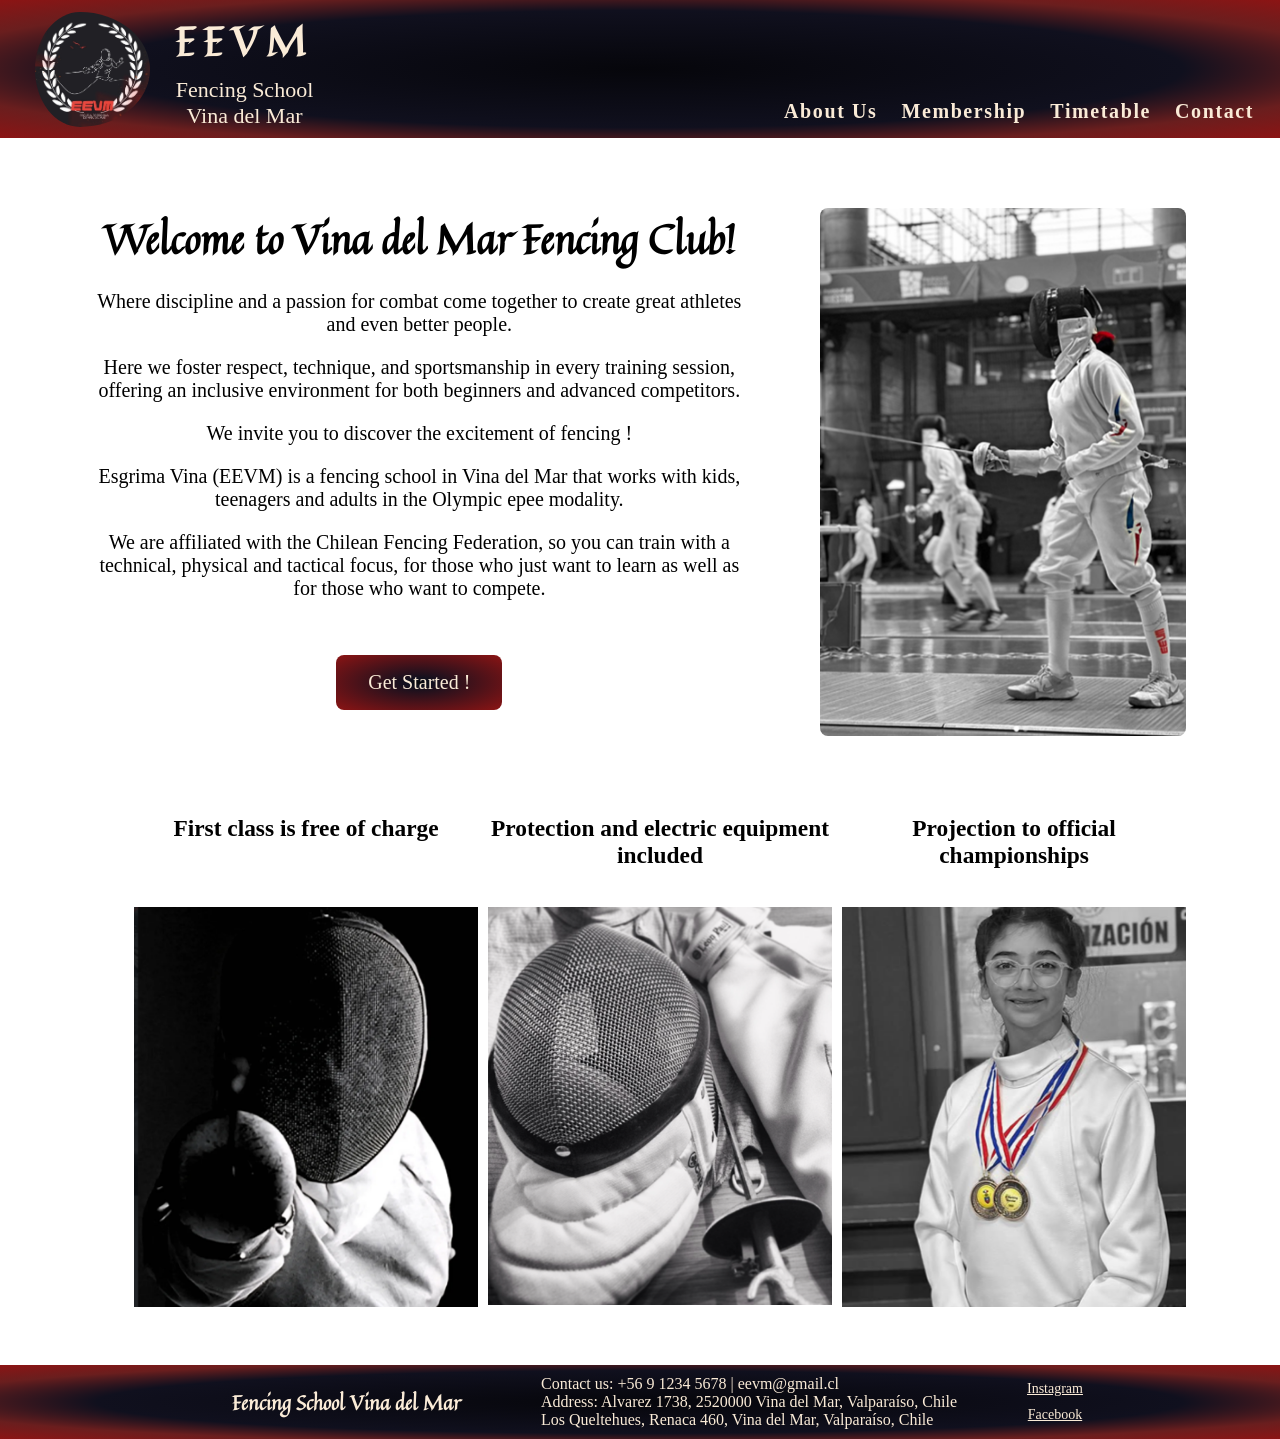
==== commit 5b3b940a: "HTML validation index.html" ====
--- a/index.html
+++ b/index.html
@@ -5,14 +5,16 @@
     <meta name="viewport" content="width=device-width, initial-scale=1.0" />
     <title>Fencing School Vina del Mar</title>
     <link href="stylesheets/stylesheet.css" rel="stylesheet" />
-    <link rel="preconnect" href="https://fonts.googleapis.com">
-<link rel="preconnect" href="https://fonts.gstatic.com" crossorigin>
-<link href="https://fonts.googleapis.com/css2?family=Quintessential&display=swap" rel="stylesheet">
+    <link rel="preconnect" href="https://fonts.googleapis.com" />
+    <link rel="preconnect" href="https://fonts.gstatic.com" crossorigin />
+    <link
+      href="https://fonts.googleapis.com/css2?family=Quintessential&display=swap"
+      rel="stylesheet"
+    />
   </head>
 
   <body>
-
-<!-- Header and navigation -->
+    <!-- Header and navigation -->
     <header>
       <div>
         <img
@@ -35,45 +37,76 @@
       </nav>
     </header>
 
-<!-- Main content with the welcome message and information about the club -->
+    <!-- Main content with the welcome message and information about the club -->
     <main>
       <section id="section1">
-        <h3>Welcome to Vina del Mar Fencing Club!</h3>
-        <p> Where discipline and a passion for combat come together to create
-great athletes and even better people. </p>
-         <p> Here we foster respect, technique, and sportsmanship in every
-training session, offering an inclusive environment for both
-beginners and advanced competitors.</p> 
-          <p> We invite you to discover the excitement of fencing ! </p>
+        <h2>Welcome to Vina del Mar Fencing Club!</h2>
+        <p>
+          Where discipline and a passion for combat come together to create
+          great athletes and even better people.
         </p>
-        <p>Esgrima Vina (EEVM) is a fencing school in Vina del Mar that works with kids, teenagers and adults in the Olympic epee modality. </p>
-         </p>
-          <p> We are affiliated with the Chilean Fencing Federation, so you can train with a technical, physical and tactical focus, for those who just want to learn as well as for those who want to compete. </p>
+        <p>
+          Here we foster respect, technique, and sportsmanship in every training
+          session, offering an inclusive environment for both beginners and
+          advanced competitors.
         </p>
-        <a href="pages/contact.html">
-          <button type="button" id="Get-started-btn">Get Started</button>
-        </a>
+        <p>We invite you to discover the excitement of fencing !</p>
+
+        <p>
+          Esgrima Vina (EEVM) is a fencing school in Vina del Mar that works
+          with kids, teenagers and adults in the Olympic epee modality.
+        </p>
+
+        <p>
+          We are affiliated with the Chilean Fencing Federation, so you can
+          train with a technical, physical and tactical focus, for those who
+          just want to learn as well as for those who want to compete.
+        </p>
+
+        <a href="pages/contact.html" id="Get-started-btn"> Get Started ! </a>
       </section>
-      <section id="section2"> <ul>
-              <li> <h3>First class is free of charge </h3> <img src="images/fencer point.png" alt="fencer pointing front">  
-              <li><h3>Protection and electric equipment included</h3> <img src="images/fencing-equipment.png" alt="fencing equipment"> </li>
-        <li> <h3>Projection to official championships</h3> <img src="images/girl-medals.png" alt="girl with medals">  </li>
-      </ul></section>
+      <section id="section2">
+        <ul>
+          <li>
+            <h3>First class is free of charge</h3>
+            <img src="images/fencer-point.png" alt="fencer pointing front" />
+          </li>
+          <li>
+            <h3>Protection and electric equipment included</h3>
+            <img src="images/fencing-equipment.png" alt="fencing equipment" />
+          </li>
+          <li>
+            <h3>Projection to official championships</h3>
+            <img src="images/girl-medals.png" alt="girl with medals" />
+          </li>
+        </ul>
+      </section>
 
-<!-- Side bar for fencing photo -->
-      <sidebar>
+      <!-- section  for fencing photo -->
+      <section id="side-img">
         <img src="images/fencing-girl.png" alt="fencer" />
-      </sidebar>
+      </section>
     </main>
 
-<!-- Footer with contact information -->
-    <footer> <h3>Fencing School Vina del Mar </h3> 
-      <section><div id="contact-footer"> <p>Contact us: +56 9 1234 5678 | eevm@gmail.cl</p> 
-      <p>Address: Alvarez 1738, 2520000 Vina del Mar, Valparaíso, Chile <br> Los Queltehues, Renaca 460, Vina del Mar, Valparaíso, Chile</p></div>
-    <div id="social-media"><a href="https://www.instagram.com/esgrima_vina/" target="_blank">  Instagram </a> 
-      <a href="#" target="_blank"> Facebook </a></div> </section>
-        
-  </footer>
-
+    <!-- Footer with contact information -->
+    <footer>
+      <h3>Fencing School Vina del Mar</h3>
+      <section>
+        <div id="contact-footer">
+          <p>Contact us: +56 9 1234 5678 | eevm@gmail.cl</p>
+          <p>
+            Address: Alvarez 1738, 2520000 Vina del Mar, Valparaíso, Chile
+            <br />
+            Los Queltehues, Renaca 460, Vina del Mar, Valparaíso, Chile
+          </p>
+        </div>
+        <div id="social-media">
+          <a href="https://www.instagram.com/esgrima_vina/" target="_blank">
+            Instagram
+          </a>
+          <a href="#" target="_blank"> Facebook </a>
+        </div>
+      </section>
+    </footer>
   </body>
 </html>
--- a/stylesheets/stylesheet.css
+++ b/stylesheets/stylesheet.css
@@ -15,7 +15,7 @@
   background: radial-gradient(
     #06060b 0%,
     #10101e 60%,
-    #6a1e1e 100%,
+    #6a1e1e 80%,
     #8c1414 100%
   );
   color: antiquewhite;
@@ -104,9 +104,10 @@
   grid-area: a;
 }
 
-#section1 h3 {
-  font-size: 30px;
+#section1 h2 {
+  font-size: 40px;
   margin-bottom: 20px;
+  font-family: "quintessential", cursive;
 }
 
 #section1 p {
@@ -115,14 +116,16 @@
 }
 
 #Get-started-btn {
+  display: inline-block;
   padding: 1rem 2rem;
   background: radial-gradient(#06060b 0%, #10101e 10%, #8c1414 100%);
   color: antiquewhite;
   border: none;
   cursor: pointer;
   border-radius: 0.5rem;
-  margin-top: 20px;
-  font-size: 20px;
+  margin-top: 35px;
+  font-size: 20px;
+  text-decoration: none;
 }
 
 #section2 {
@@ -163,11 +166,11 @@
   margin-top: 20px;
 }
 
-main sidebar {
+#side-img {
   grid-area: b;
 }
 
-main sidebar img {
+#side-img img {
   /*img contained inside container*/
   height: auto;
   object-fit: cover;
